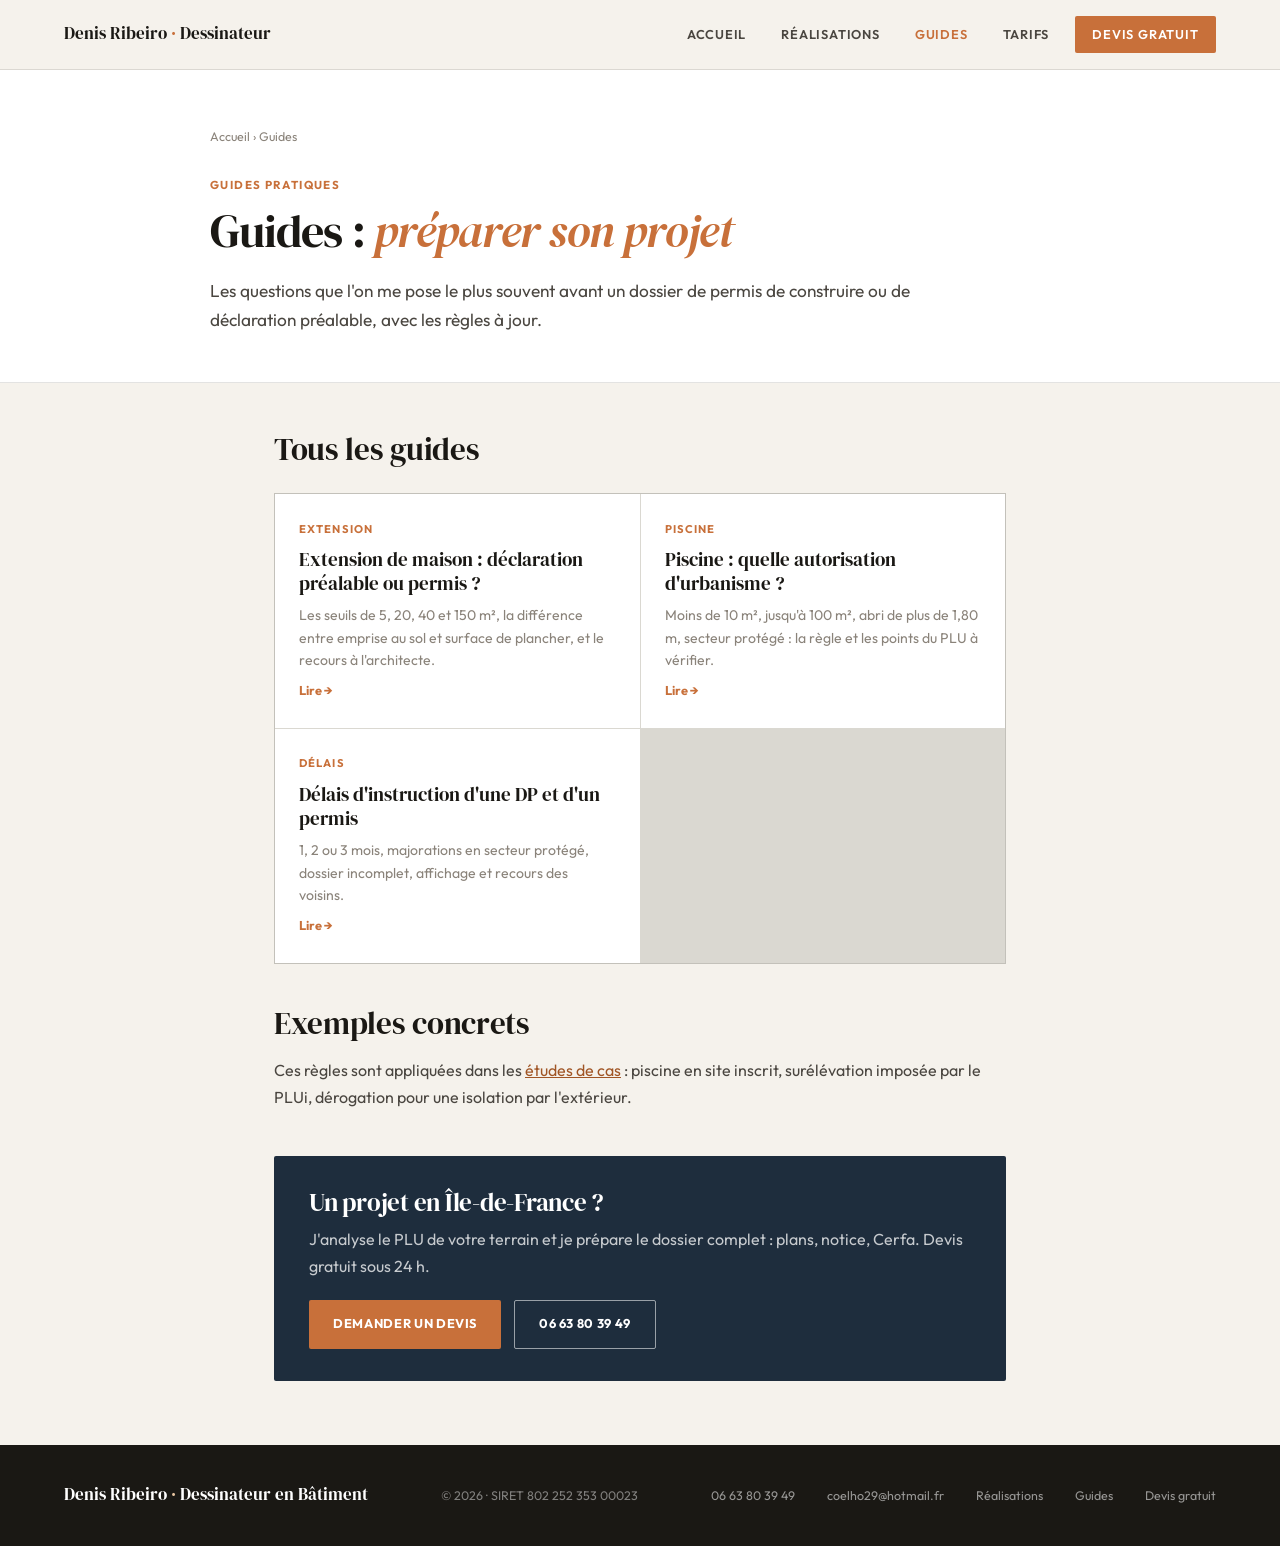
==== guides/index.html @ 896f833f "Ajoute 3 guides pratiques et la page Guides" ====
<!DOCTYPE html>
<html lang="fr">
<head>
<meta charset="UTF-8">
<meta name="viewport" content="width=device-width, initial-scale=1.0">
<title>Guides urbanisme : extension, piscine, délais d&#x27;instruction | Denis Ribeiro</title>
<meta name="description" content="Guides pratiques pour préparer votre projet : extension de maison (DP ou permis), piscine, délais d&#x27;instruction des déclarations préalables et permis de construire.">
<link rel="canonical" href="https://www.permisconstruirefacile.fr/guides/">
<meta name="robots" content="index, follow, max-image-preview:large">
<meta name="author" content="Denis Ribeiro">
<meta name="theme-color" content="#c8703a">
<meta property="og:type" content="article">
<meta property="og:locale" content="fr_FR">
<meta property="og:url" content="https://www.permisconstruirefacile.fr/guides/">
<meta property="og:title" content="Guides urbanisme : extension, piscine, délais d&#x27;instruction | Denis Ribeiro">
<meta property="og:description" content="Guides pratiques pour préparer votre projet : extension de maison (DP ou permis), piscine, délais d&#x27;instruction des déclarations préalables et permis de construire.">
<meta property="og:image" content="https://www.plans3d2dessinateur.fr/medias/images/3d-01.jpg">
<meta name="twitter:card" content="summary_large_image">
<link rel="preconnect" href="https://fonts.googleapis.com">
<link rel="preconnect" href="https://fonts.gstatic.com" crossorigin>
<link href="https://fonts.googleapis.com/css2?family=DM+Serif+Display:ital@0;1&family=Outfit:wght@300;400;500;600;700&display=swap" rel="stylesheet">
<link rel="stylesheet" href="/assets/site.css">
<script type="application/ld+json">
{
 "@context": "https://schema.org",
 "@graph": [
  {
   "@type": "CollectionPage",
   "headline": "Guides urbanisme pour préparer son projet",
   "description": "Guides pratiques pour préparer votre projet : extension de maison (DP ou permis), piscine, délais d'instruction des déclarations préalables et permis de construire.",
   "inLanguage": "fr-FR",
   "datePublished": "2026-10-05",
   "dateModified": "2026-10-05",
   "mainEntityOfPage": "https://www.permisconstruirefacile.fr/guides/",
   "image": "https://www.plans3d2dessinateur.fr/medias/images/3d-01.jpg",
   "author": {
    "@type": "Person",
    "name": "Denis Ribeiro",
    "jobTitle": "Dessinateur en bâtiment"
   },
   "publisher": {
    "@type": "LocalBusiness",
    "name": "Denis Ribeiro — Dessinateur en Bâtiment 3D/2D",
    "url": "https://www.permisconstruirefacile.fr/",
    "telephone": "+33663803949"
   }
  },
  {
   "@type": "BreadcrumbList",
   "itemListElement": [
    {
     "@type": "ListItem",
     "position": 1,
     "name": "Accueil",
     "item": "https://www.permisconstruirefacile.fr/"
    },
    {
     "@type": "ListItem",
     "position": 2,
     "name": "Guides",
     "item": "https://www.permisconstruirefacile.fr/guides/"
    }
   ]
  }
 ]
}
</script>
<!-- STATISTIQUES : coller ici le snippet Cloudflare Web Analytics -->
</head>
<body>
<nav class="topnav">
  <a class="nav-brand" href="/">Denis Ribeiro <span>·</span> Dessinateur</a>
  <button class="hamburger" aria-label="Menu" onclick="document.getElementById('navLinks').classList.toggle('open')"><span></span><span></span><span></span></button>
  <ul class="nav-links" id="navLinks">
    <li><a href="/">Accueil</a></li>
    <li><a href="/realisations/">Réalisations</a></li>
    <li><a href="/guides/" class="active">Guides</a></li>
    <li><a href="/#tarifs">Tarifs</a></li>
    <li><a href="/#contact" class="nav-cta">Devis gratuit</a></li>
  </ul>
</nav>

<header class="page-head">
  <div class="page-head-inner">
    <nav class="breadcrumb" aria-label="Fil d'Ariane"><a href="/">Accueil</a> › Guides</nav>
    <span class="tag">Guides pratiques</span>
    <h1>Guides : <em>préparer son projet</em></h1>
    <p class="lead">Les questions que l'on me pose le plus souvent avant un dossier de permis de construire ou de déclaration préalable, avec les règles à jour.</p>
    
    
  </div>
</header>

<main class="content">

  <h2>Tous les guides</h2>
  <div class="cards"><a class="card" href="/guides/extension-maison-declaration-prealable-ou-permis.html"><span class="card-tag">Extension</span><span class="card-title">Extension de maison : déclaration préalable ou permis ?</span><span class="card-desc">Les seuils de 5, 20, 40 et 150 m², la différence entre emprise au sol et surface de plancher, et le recours à l'architecte.</span><span class="card-more">Lire →</span></a><a class="card" href="/guides/piscine-autorisation-urbanisme.html"><span class="card-tag">Piscine</span><span class="card-title">Piscine : quelle autorisation d'urbanisme ?</span><span class="card-desc">Moins de 10 m², jusqu'à 100 m², abri de plus de 1,80 m, secteur protégé : la règle et les points du PLU à vérifier.</span><span class="card-more">Lire →</span></a><a class="card" href="/guides/delais-instruction-permis-declaration-prealable.html"><span class="card-tag">Délais</span><span class="card-title">Délais d'instruction d'une DP et d'un permis</span><span class="card-desc">1, 2 ou 3 mois, majorations en secteur protégé, dossier incomplet, affichage et recours des voisins.</span><span class="card-more">Lire →</span></a></div>
  <h2>Exemples concrets</h2>
  <p>Ces règles sont appliquées dans les <a href="/realisations/">études de cas</a> : piscine en site inscrit, surélévation imposée par le PLUi, dérogation pour une isolation par l'extérieur.</p>


  <aside class="cta">
    <h2>Un projet en Île-de-France ?</h2>
    <p>J'analyse le PLU de votre terrain et je prépare le dossier complet : plans, notice, Cerfa. Devis gratuit sous 24 h.</p>
    <div class="cta-actions">
      <a class="btn btn-primary" href="/#contact">Demander un devis</a>
      <a class="btn btn-ghost" href="tel:0663803949">06 63 80 39 49</a>
    </div>
  </aside>
  
</main>

<footer>
  <div class="footer-brand">Denis Ribeiro <span>·</span> Dessinateur en Bâtiment</div>
  <p>© 2026 · SIRET 802 252 353 00023</p>
  <div class="footer-links">
    <a href="tel:0663803949">06 63 80 39 49</a>
    <a href="mailto:coelho29@hotmail.fr">coelho29@hotmail.fr</a>
    <a href="/realisations/">Réalisations</a>
    <a href="/guides/">Guides</a>
    <a href="/#contact">Devis gratuit</a>
  </div>
</footer>
</body>
</html>
---- assets/site.css ----
/* Styles communs des pages Réalisations et Guides — mêmes couleurs et polices que la page d'accueil */
*,*::before,*::after{box-sizing:border-box;margin:0;padding:0}
:root{
  --ink:#1a1814;--ink-soft:#4a4640;--ink-muted:#8a837a;
  --cream:#f5f2ec;--warm:#f0ebe0;
  --accent:#c8703a;--accent-dark:#a05525;--accent-light:#e8c5a0;
  --blue-dark:#1e2d3d;--white:#fff;
  --border:rgba(26,24,20,.12);
  --serif:'DM Serif Display',Georgia,serif;
  --sans:'Outfit',sans-serif;
  --nav-h:70px
}
html{scroll-behavior:smooth}
body{font-family:var(--sans);background:var(--cream);color:var(--ink);line-height:1.7;overflow-x:hidden}
img{max-width:100%;height:auto;display:block}
a{color:var(--accent-dark)}

/* ── NAV ── */
.topnav{position:sticky;top:0;z-index:300;height:var(--nav-h);display:flex;align-items:center;justify-content:space-between;padding:0 4rem;background:rgba(245,242,236,.96);backdrop-filter:blur(16px);border-bottom:1px solid var(--border)}
.nav-brand{font-family:var(--serif);font-size:1.05rem;color:var(--ink);text-decoration:none}
.nav-brand span{color:var(--accent)}
.nav-links{display:flex;list-style:none;align-items:center}
.nav-links a{display:block;padding:.5rem 1.1rem;font-size:.8rem;font-weight:600;letter-spacing:.06em;text-transform:uppercase;color:var(--ink-soft);text-decoration:none;transition:color .2s}
.nav-links a:hover,.nav-links a.active{color:var(--accent)}
.nav-links a.nav-cta{background:var(--accent);color:#fff;border-radius:2px;margin-left:.5rem}
.nav-links a.nav-cta:hover{background:var(--accent-dark);color:#fff}
.hamburger{display:none;flex-direction:column;gap:5px;cursor:pointer;padding:6px;background:none;border:0}
.hamburger span{display:block;width:24px;height:2px;background:var(--ink);border-radius:1px}

/* ── EN-TÊTE DE PAGE ── */
.page-head{background:#fff;border-bottom:1px solid var(--border);padding:3.5rem 4rem 3rem}
.page-head-inner{max-width:860px;margin:0 auto}
.breadcrumb{font-size:.78rem;color:var(--ink-muted);margin-bottom:1.4rem}
.breadcrumb a{color:var(--ink-muted);text-decoration:none}
.breadcrumb a:hover{color:var(--accent)}
.tag{display:inline-block;font-size:.72rem;font-weight:700;letter-spacing:.12em;text-transform:uppercase;color:var(--accent);margin-bottom:.75rem}
h1{font-family:var(--serif);font-weight:400;font-size:clamp(2rem,4vw,2.9rem);letter-spacing:-.02em;line-height:1.12;color:var(--ink)}
h1 em{font-style:italic;color:var(--accent)}
.lead{margin-top:1.1rem;font-size:1.08rem;color:var(--ink-soft);max-width:720px}
.meta{margin-top:1rem;font-size:.82rem;color:var(--ink-muted)}

/* ── CHIFFRES CLÉS ── */
.facts{display:grid;grid-template-columns:repeat(auto-fit,minmax(150px,1fr));background:var(--cream);border-top:1px solid var(--border);border-left:1px solid var(--border);margin-top:2rem}
.facts div{padding:1rem 1.1rem;box-shadow:inset -1px -1px 0 var(--border)}
.facts dt{font-size:.7rem;font-weight:700;letter-spacing:.1em;text-transform:uppercase;color:var(--ink-muted)}
.facts dd{font-family:var(--serif);font-size:1.12rem;line-height:1.3;margin-top:.25rem;color:var(--ink)}

/* ── CONTENU ── */
.content{max-width:860px;margin:0 auto;padding:3rem 4rem 4rem}
.content h2{font-family:var(--serif);font-weight:400;font-size:clamp(1.5rem,2.6vw,1.95rem);letter-spacing:-.01em;line-height:1.2;margin:2.6rem 0 .9rem}
.content h2:first-child{margin-top:0}
.content h3{font-size:1.05rem;font-weight:600;margin:1.6rem 0 .5rem}
.content p{margin:0 0 1rem;color:var(--ink-soft)}
.content ul,.content ol{margin:0 0 1.2rem 1.3rem;color:var(--ink-soft)}
.content li{margin-bottom:.4rem}
.content strong{color:var(--ink)}
.table-wrap{overflow-x:auto;margin:0 0 1.4rem;border:1px solid var(--border);background:#fff}
table{width:100%;border-collapse:collapse;font-size:.9rem}
th,td{text-align:left;padding:.7rem .9rem;border-bottom:1px solid var(--border);vertical-align:top}
th{font-size:.72rem;font-weight:700;letter-spacing:.08em;text-transform:uppercase;color:var(--ink-muted);background:var(--warm)}
tr:last-child td{border-bottom:0}
.ok{color:#2f7a3d;font-weight:600}
.ko{color:#b3361f;font-weight:600}
.note{background:#fff;border-left:3px solid var(--accent);padding:1rem 1.2rem;margin:1.4rem 0;font-size:.95rem;color:var(--ink-soft)}
.note strong{color:var(--ink)}
.small{font-size:.82rem;color:var(--ink-muted)}

/* ── APPEL À L'ACTION ── */
.cta{background:var(--blue-dark);color:#fff;padding:2rem 2.2rem;margin:2.8rem 0 0;border-radius:2px}
.cta h2{color:#fff;margin:0 0 .5rem!important;font-size:1.55rem!important}
.cta p{color:rgba(255,255,255,.75)!important;margin-bottom:1.2rem!important}
.cta-actions{display:flex;gap:.8rem;flex-wrap:wrap}
.btn{display:inline-flex;align-items:center;gap:.5rem;padding:.8rem 1.5rem;font-family:var(--sans);font-size:.8rem;font-weight:700;letter-spacing:.05em;text-transform:uppercase;text-decoration:none;border-radius:2px;transition:background .2s}
.btn-primary{background:var(--accent);color:#fff}
.btn-primary:hover{background:var(--accent-dark)}
.btn-ghost{border:1.5px solid rgba(255,255,255,.55);color:#fff}
.btn-ghost:hover{background:rgba(255,255,255,.1)}

/* ── LISTES DE CARTES ── */
.cards{display:grid;grid-template-columns:repeat(2,1fr);gap:1px;background:var(--border);border:1px solid var(--border);margin:1.5rem 0}
.card{background:#fff;padding:1.6rem 1.5rem;text-decoration:none;color:inherit;display:flex;flex-direction:column;gap:.55rem;transition:background .2s}
.card:hover{background:var(--warm)}
.card-tag{font-size:.7rem;font-weight:700;letter-spacing:.1em;text-transform:uppercase;color:var(--accent)}
.card-title{font-family:var(--serif);font-size:1.2rem;line-height:1.25;color:var(--ink)}
.card-desc{font-size:.88rem;color:var(--ink-muted);line-height:1.6;flex:1}
.card-more{font-size:.8rem;font-weight:700;color:var(--accent)}
.related{border-top:1px solid var(--border);margin-top:3rem;padding-top:2rem}

/* ── PIED DE PAGE ── */
footer{background:var(--ink);color:rgba(255,255,255,.45);padding:2.25rem 4rem;display:flex;align-items:center;justify-content:space-between;gap:2rem;flex-wrap:wrap}
.footer-brand{font-family:var(--serif);font-size:1.05rem;color:#fff}
.footer-brand span{color:var(--accent-light)}
footer p{font-size:.78rem}
.footer-links{display:flex;gap:2rem;flex-wrap:wrap}
.footer-links a{font-size:.78rem;color:rgba(255,255,255,.55);text-decoration:none}
.footer-links a:hover{color:var(--accent-light)}

/* ── MOBILE ── */
@media(max-width:960px){
  .topnav{padding:0 1.25rem}
  .hamburger{display:flex}
  .nav-links{display:none;position:fixed;top:var(--nav-h);left:0;right:0;bottom:0;background:var(--cream);flex-direction:column;align-items:stretch;padding:1.5rem;overflow-y:auto}
  .nav-links.open{display:flex}
  .nav-links a{font-size:1.05rem;padding:.9rem 0;border-bottom:1px solid var(--border)}
  .nav-links a.nav-cta{margin:1.2rem 0 0;text-align:center}
  .page-head{padding:2.2rem 1.25rem 2rem}
  .content{padding:2rem 1.25rem 3rem}
  .cards{grid-template-columns:1fr}
  .cta{padding:1.6rem 1.3rem}
  footer{padding:2rem 1.25rem;flex-direction:column;text-align:center}
  .footer-links{justify-content:center;gap:1.2rem}
}
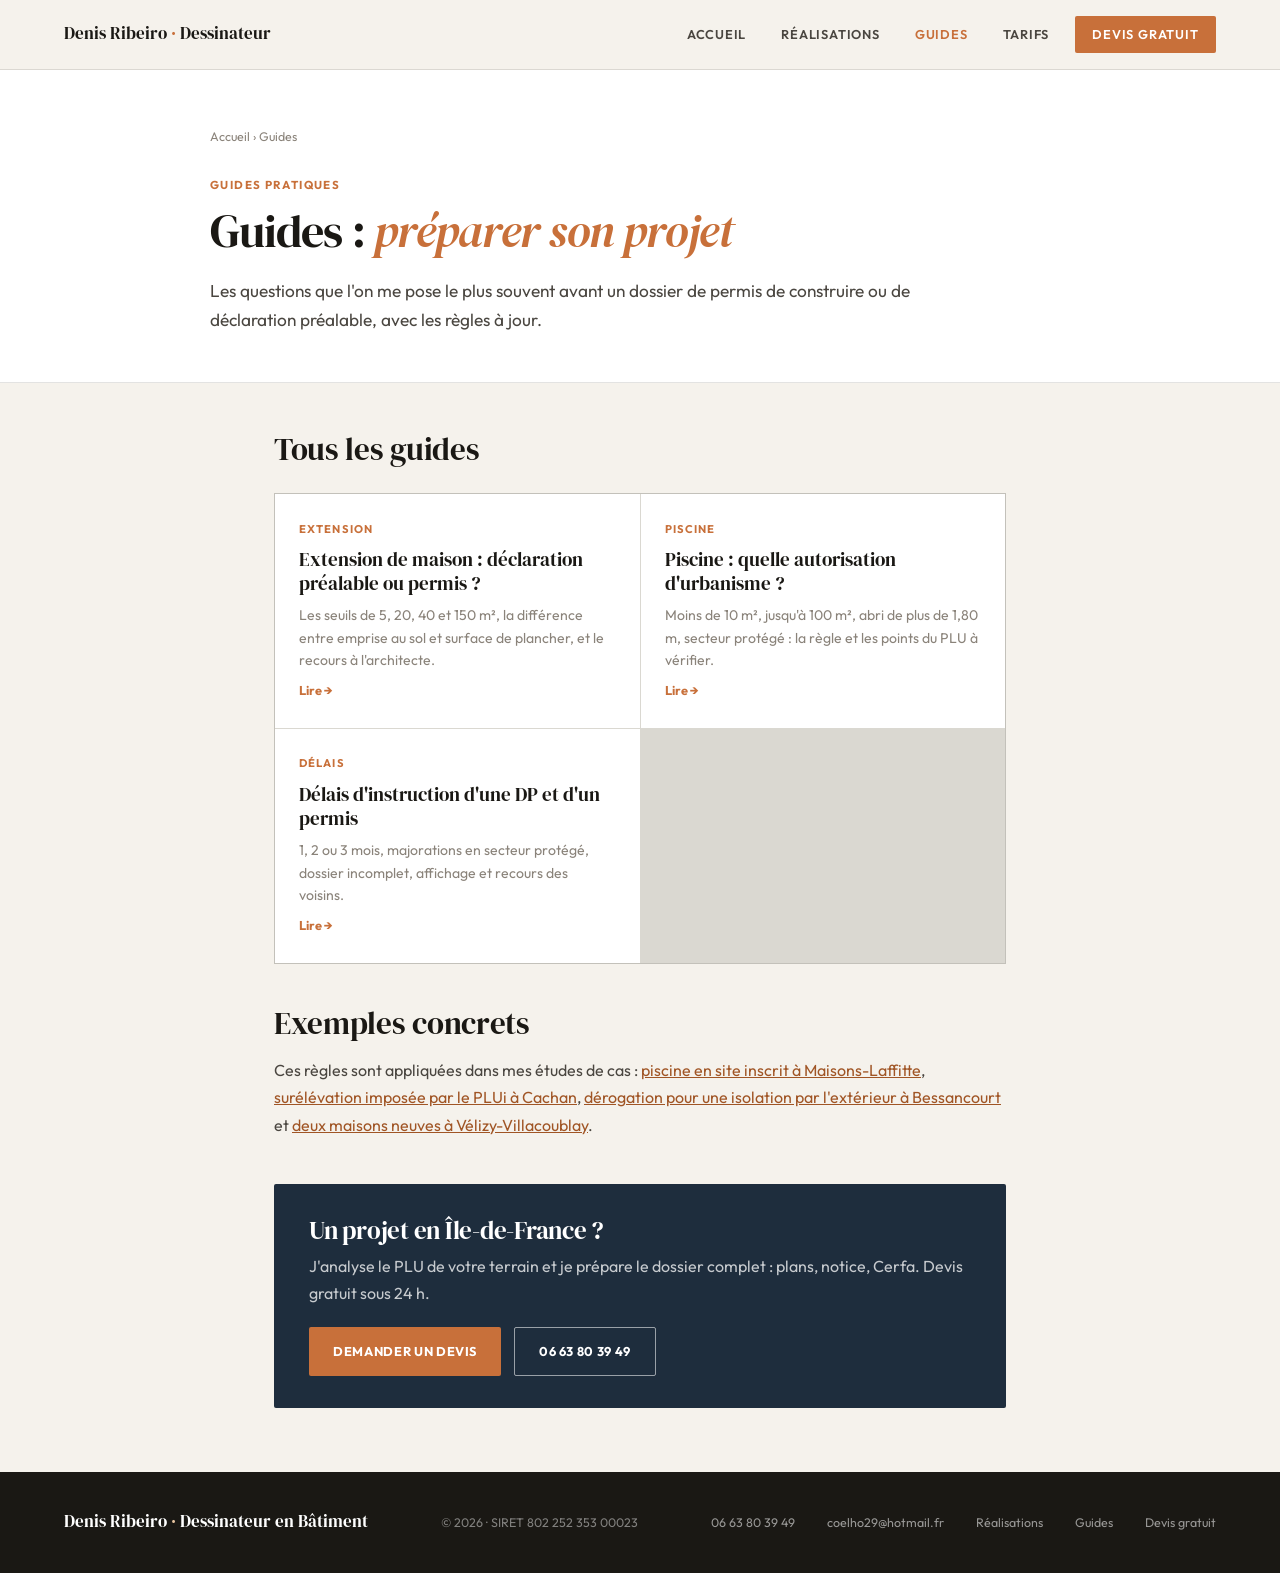
==== commit 95dfaaec: "Guides : liens directs vers les études de cas" ====
--- a/guides/index.html
+++ b/guides/index.html
@@ -73,7 +73,7 @@
   <button class="hamburger" aria-label="Menu" onclick="document.getElementById('navLinks').classList.toggle('open')"><span></span><span></span><span></span></button>
   <ul class="nav-links" id="navLinks">
     <li><a href="/">Accueil</a></li>
-    <li><a href="/realisations/">Réalisations</a></li>
+    <li><a href="/#realisations">Réalisations</a></li>
     <li><a href="/guides/" class="active">Guides</a></li>
     <li><a href="/#tarifs">Tarifs</a></li>
     <li><a href="/#contact" class="nav-cta">Devis gratuit</a></li>
@@ -96,7 +96,7 @@
   <h2>Tous les guides</h2>
   <div class="cards"><a class="card" href="/guides/extension-maison-declaration-prealable-ou-permis.html"><span class="card-tag">Extension</span><span class="card-title">Extension de maison : déclaration préalable ou permis ?</span><span class="card-desc">Les seuils de 5, 20, 40 et 150 m², la différence entre emprise au sol et surface de plancher, et le recours à l'architecte.</span><span class="card-more">Lire →</span></a><a class="card" href="/guides/piscine-autorisation-urbanisme.html"><span class="card-tag">Piscine</span><span class="card-title">Piscine : quelle autorisation d'urbanisme ?</span><span class="card-desc">Moins de 10 m², jusqu'à 100 m², abri de plus de 1,80 m, secteur protégé : la règle et les points du PLU à vérifier.</span><span class="card-more">Lire →</span></a><a class="card" href="/guides/delais-instruction-permis-declaration-prealable.html"><span class="card-tag">Délais</span><span class="card-title">Délais d'instruction d'une DP et d'un permis</span><span class="card-desc">1, 2 ou 3 mois, majorations en secteur protégé, dossier incomplet, affichage et recours des voisins.</span><span class="card-more">Lire →</span></a></div>
   <h2>Exemples concrets</h2>
-  <p>Ces règles sont appliquées dans les <a href="/realisations/">études de cas</a> : piscine en site inscrit, surélévation imposée par le PLUi, dérogation pour une isolation par l'extérieur.</p>
+  <p>Ces règles sont appliquées dans mes études de cas : <a href="/realisations/piscine-maisons-laffitte.html">piscine en site inscrit à Maisons-Laffitte</a>, <a href="/realisations/extension-surelevation-cachan.html">surélévation imposée par le PLUi à Cachan</a>, <a href="/realisations/isolation-exterieur-derogation-bessancourt.html">dérogation pour une isolation par l'extérieur à Bessancourt</a> et <a href="/realisations/division-deux-maisons-velizy-villacoublay.html">deux maisons neuves à Vélizy-Villacoublay</a>.</p>
 
 
   <aside class="cta">
@@ -116,7 +116,7 @@
   <div class="footer-links">
     <a href="tel:0663803949">06 63 80 39 49</a>
     <a href="mailto:coelho29@hotmail.fr">coelho29@hotmail.fr</a>
-    <a href="/realisations/">Réalisations</a>
+    <a href="/#realisations">Réalisations</a>
     <a href="/guides/">Guides</a>
     <a href="/#contact">Devis gratuit</a>
   </div>
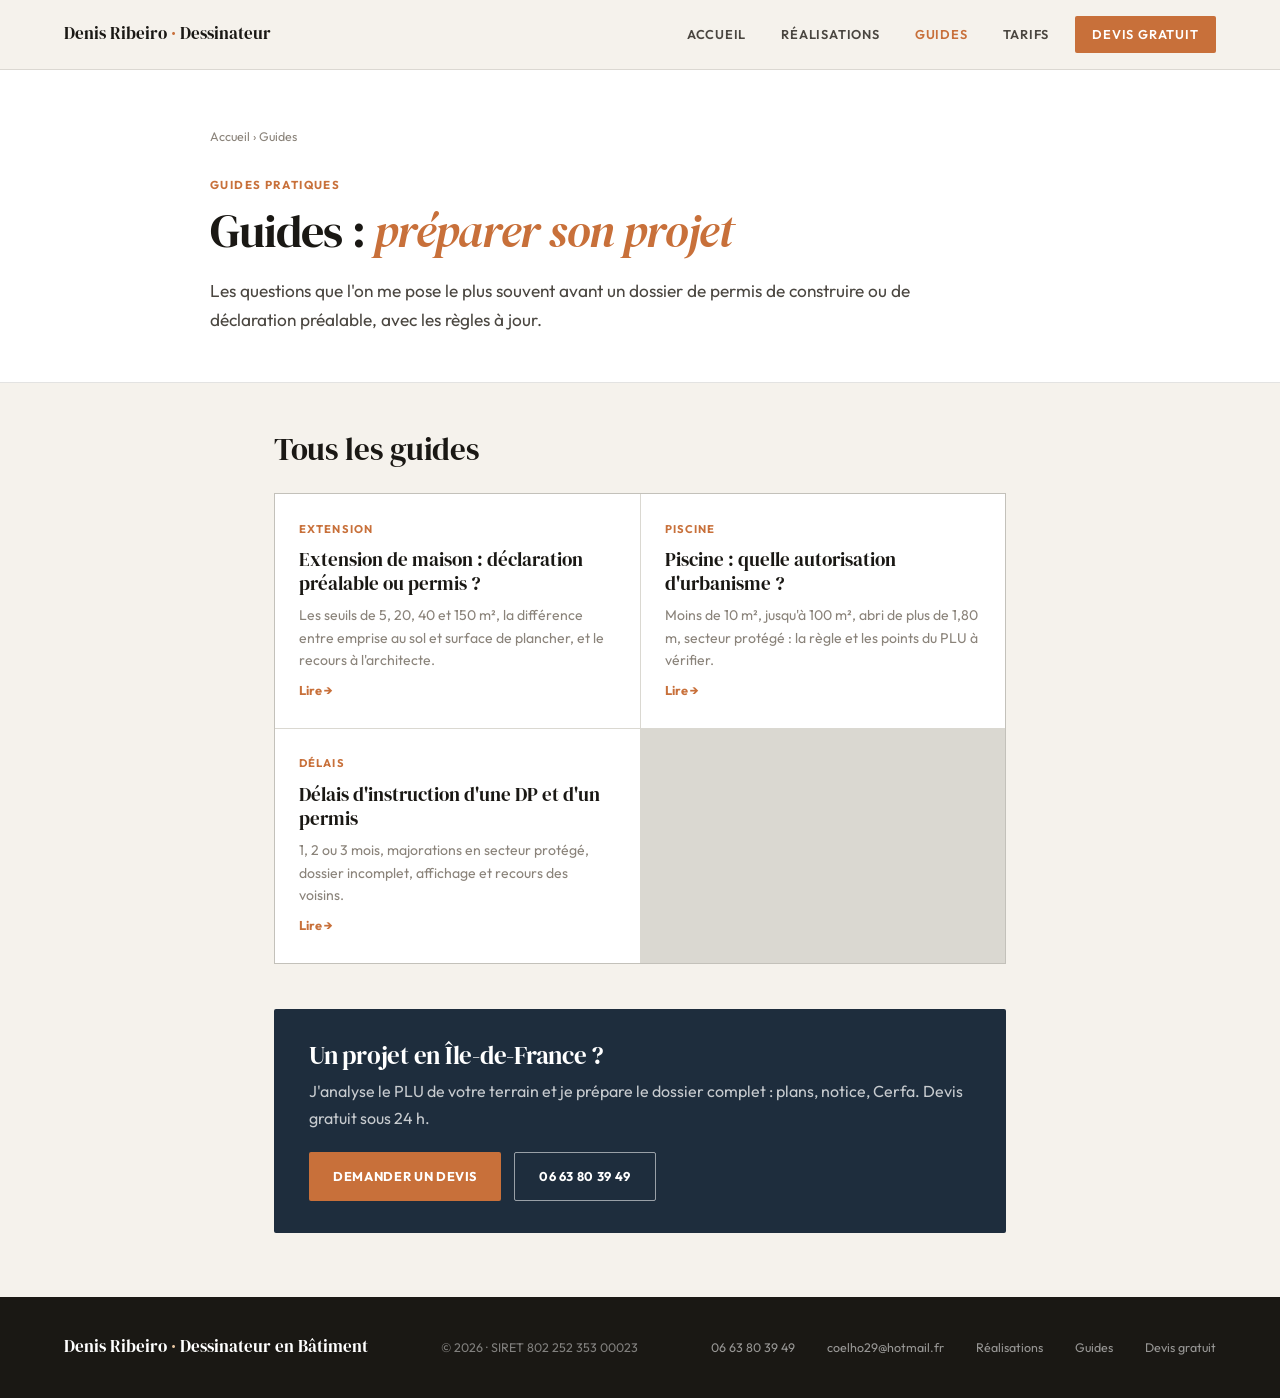
==== commit c81934f9: "Guides : retire les liens vers les études de cas" ====
--- a/guides/index.html
+++ b/guides/index.html
@@ -95,8 +95,6 @@
 
   <h2>Tous les guides</h2>
   <div class="cards"><a class="card" href="/guides/extension-maison-declaration-prealable-ou-permis.html"><span class="card-tag">Extension</span><span class="card-title">Extension de maison : déclaration préalable ou permis ?</span><span class="card-desc">Les seuils de 5, 20, 40 et 150 m², la différence entre emprise au sol et surface de plancher, et le recours à l'architecte.</span><span class="card-more">Lire →</span></a><a class="card" href="/guides/piscine-autorisation-urbanisme.html"><span class="card-tag">Piscine</span><span class="card-title">Piscine : quelle autorisation d'urbanisme ?</span><span class="card-desc">Moins de 10 m², jusqu'à 100 m², abri de plus de 1,80 m, secteur protégé : la règle et les points du PLU à vérifier.</span><span class="card-more">Lire →</span></a><a class="card" href="/guides/delais-instruction-permis-declaration-prealable.html"><span class="card-tag">Délais</span><span class="card-title">Délais d'instruction d'une DP et d'un permis</span><span class="card-desc">1, 2 ou 3 mois, majorations en secteur protégé, dossier incomplet, affichage et recours des voisins.</span><span class="card-more">Lire →</span></a></div>
-  <h2>Exemples concrets</h2>
-  <p>Ces règles sont appliquées dans mes études de cas : <a href="/realisations/piscine-maisons-laffitte.html">piscine en site inscrit à Maisons-Laffitte</a>, <a href="/realisations/extension-surelevation-cachan.html">surélévation imposée par le PLUi à Cachan</a>, <a href="/realisations/isolation-exterieur-derogation-bessancourt.html">dérogation pour une isolation par l'extérieur à Bessancourt</a> et <a href="/realisations/division-deux-maisons-velizy-villacoublay.html">deux maisons neuves à Vélizy-Villacoublay</a>.</p>
 
 
   <aside class="cta">
